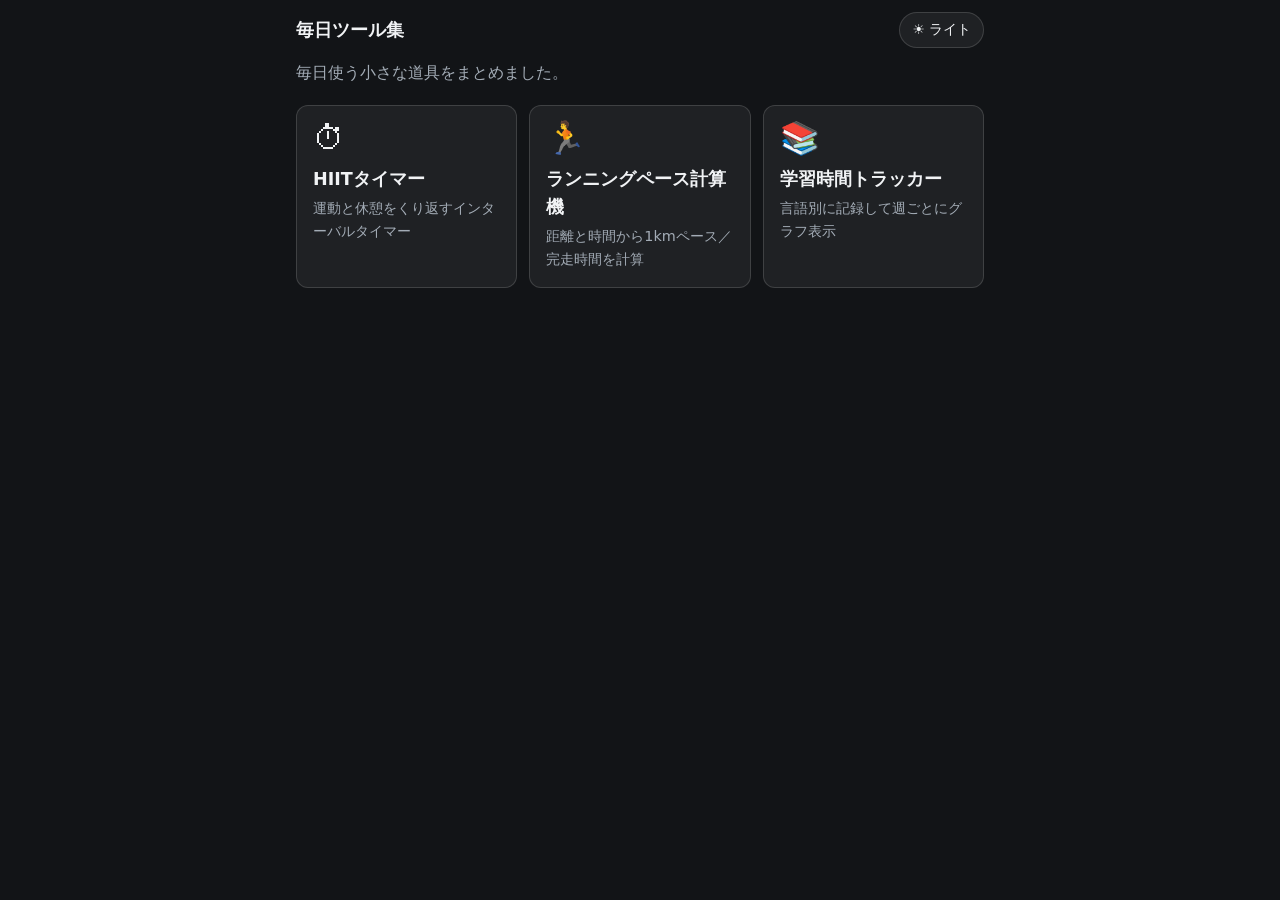
==== index.html @ 28e60ef3 "毎日ツール集：HIITタイマー・ペース計算機・学習時間トラッカーを追加 - 共通部品（テーマ切り替え・localStorage 保存・基本スタイル） - ① HIITタイマー - ② ランニングペース" ====
<!DOCTYPE html>
<html lang="ja" data-theme="dark">
<head>
  <meta charset="UTF-8">
  <!-- スマホで表示幅を端末に合わせる（これが無いとPC幅で縮小表示される） -->
  <meta name="viewport" content="width=device-width, initial-scale=1">
  <title>毎日ツール集</title>
  <link rel="stylesheet" href="common/base.css">
  <!-- テーマは表示前に決めたいので <head> で読み込む -->
  <script src="common/storage.js"></script>
  <script src="common/theme.js"></script>
  <style>
    /* トップページだけで使う見た目なので、ここに直接書いている */
    .lead {
      margin: 0 0 20px;
      color: var(--muted);
    }

    /* ツールのカードを並べる。画面幅に応じて列数が自動で変わる */
    .tool-grid {
      display: grid;
      grid-template-columns: repeat(auto-fill, minmax(220px, 1fr));
      gap: 12px;
    }

    .tool-card {
      position: relative;
      display: block;
      color: inherit;
      text-decoration: none;
    }

    a.tool-card:hover {
      border-color: var(--accent);
    }

    .tool-card .icon {
      font-size: 2rem;
      line-height: 1;
    }

    .tool-card h2 {
      margin: 8px 0 4px;
      font-size: 1.1rem;
    }

    .tool-card p {
      margin: 0;
      color: var(--muted);
      font-size: 0.9rem;
    }

    /* 準備中のツールは薄く表示してクリックできないことを示す */
    .tool-card.is-coming {
      opacity: 0.55;
    }

    .badge {
      position: absolute;
      top: 12px;
      right: 12px;
      padding: 2px 8px;
      border: 1px solid var(--border);
      border-radius: 999px;
      font-size: 0.75rem;
      color: var(--muted);
    }
  </style>
</head>
<body>
  <header class="app-header">
    <h1 class="app-title">毎日ツール集</h1>
    <button type="button" class="theme-toggle" data-theme-toggle>テーマ</button>
  </header>

  <main class="container">
    <p class="lead">毎日使う小さな道具をまとめました。</p>

    <div class="tool-grid">
      <!-- ① 完成したツールは <a> でリンクにする -->
      <a class="card tool-card" href="hiit-timer/index.html">
        <span class="icon" aria-hidden="true">⏱</span>
        <h2>HIITタイマー</h2>
        <p>運動と休憩をくり返すインターバルタイマー</p>
      </a>

      <a class="card tool-card" href="running-pace/index.html">
        <span class="icon" aria-hidden="true">🏃</span>
        <h2>ランニングペース計算機</h2>
        <p>距離と時間から1kmペース／完走時間を計算</p>
      </a>

      <a class="card tool-card" href="study-tracker/index.html">
        <span class="icon" aria-hidden="true">📚</span>
        <h2>学習時間トラッカー</h2>
        <p>言語別に記録して週ごとにグラフ表示</p>
      </a>
    </div>
  </main>
</body>
</html>
---- common/base.css ----
/*
 * base.css — 全ツール共通の見た目
 *
 * 色は「CSS変数（--名前）」にまとめて定義している。
 * data-theme="dark" / "light" で変数の中身を入れ替えるだけで、
 * ページ全体の配色が切り替わる。
 */

/* ===== 色の定義：ダーク（初期値） ===== */
:root,
:root[data-theme="dark"] {
  color-scheme: dark;              /* フォーム部品やスクロールバーも暗い色にする */
  --bg: #121417;                   /* ページの背景 */
  --surface: rgba(255, 255, 255, 0.06); /* カードの背景（半透明で背景色になじむ） */
  --text: #f1f3f5;                 /* 基本の文字色 */
  --muted: #a3acb6;                /* 補足の文字色 */
  --border: rgba(255, 255, 255, 0.14);
  --accent: #4dabf7;               /* 強調色（メインボタンなど） */
  --accent-text: #0b1a26;          /* 強調色の上に乗せる文字色 */
  --track: rgba(255, 255, 255, 0.15); /* 進捗バーの溝 */
}

/* ===== 色の定義：ライト ===== */
:root[data-theme="light"] {
  color-scheme: light;
  --bg: #f4f5f7;
  --surface: rgba(255, 255, 255, 0.75);
  --text: #1d2127;
  --muted: #5b6672;
  --border: rgba(0, 0, 0, 0.12);
  --accent: #1c7ed6;
  --accent-text: #ffffff;
  --track: rgba(0, 0, 0, 0.1);
}

/* ===== リセット・基本 ===== */
*,
*::before,
*::after {
  box-sizing: border-box;          /* 幅の計算に padding と border を含める */
}

body {
  margin: 0;
  min-height: 100vh;
  font-family: system-ui, -apple-system, "Hiragino Sans", "Noto Sans JP", "Yu Gothic UI", sans-serif;
  line-height: 1.6;
  background: var(--bg);
  color: var(--text);
  -webkit-text-size-adjust: 100%;  /* iPhone で横向きにした時に文字が勝手に拡大されるのを防ぐ */
}

a {
  color: var(--accent);
}

/* ===== ヘッダー（戻るリンク・タイトル・テーマ切替） ===== */
.app-header {
  display: flex;
  align-items: center;
  gap: 12px;
  max-width: 720px;
  margin: 0 auto;
  padding: 12px 16px;
}

.app-title {
  flex: 1;                         /* 残りの幅をすべて使う＝ボタンを右端へ押し出す */
  margin: 0;
  font-size: 1.1rem;
}

.back-link {
  text-decoration: none;
  font-size: 0.95rem;
  white-space: nowrap;
}

/* ===== レイアウト ===== */
.container {
  max-width: 720px;
  margin: 0 auto;
  padding: 0 16px 32px;            /* 左右16pxの余白（スマホで端にくっつかない） */
}

.card {
  background: var(--surface);
  border: 1px solid var(--border);
  border-radius: 12px;
  padding: 16px;
}

/* ===== ボタン ===== */
.btn {
  min-height: 48px;                /* 指でタップしやすい高さ */
  padding: 12px 20px;
  border: 1px solid var(--border);
  border-radius: 10px;
  background: var(--surface);
  color: var(--text);
  font: inherit;
  font-weight: 700;
  cursor: pointer;
}

.btn:active {
  transform: scale(0.97);          /* 押した感触を出す */
}

.btn-primary {
  background: var(--accent);
  color: var(--accent-text);
  border-color: transparent;
}

.theme-toggle {
  padding: 6px 12px;
  border: 1px solid var(--border);
  border-radius: 999px;
  background: var(--surface);
  color: var(--text);
  font: inherit;
  font-size: 0.85rem;
  white-space: nowrap;
  cursor: pointer;
}

/* キーボード操作時にどこを選んでいるか分かるようにする */
:focus-visible {
  outline: 3px solid var(--accent);
  outline-offset: 2px;
}
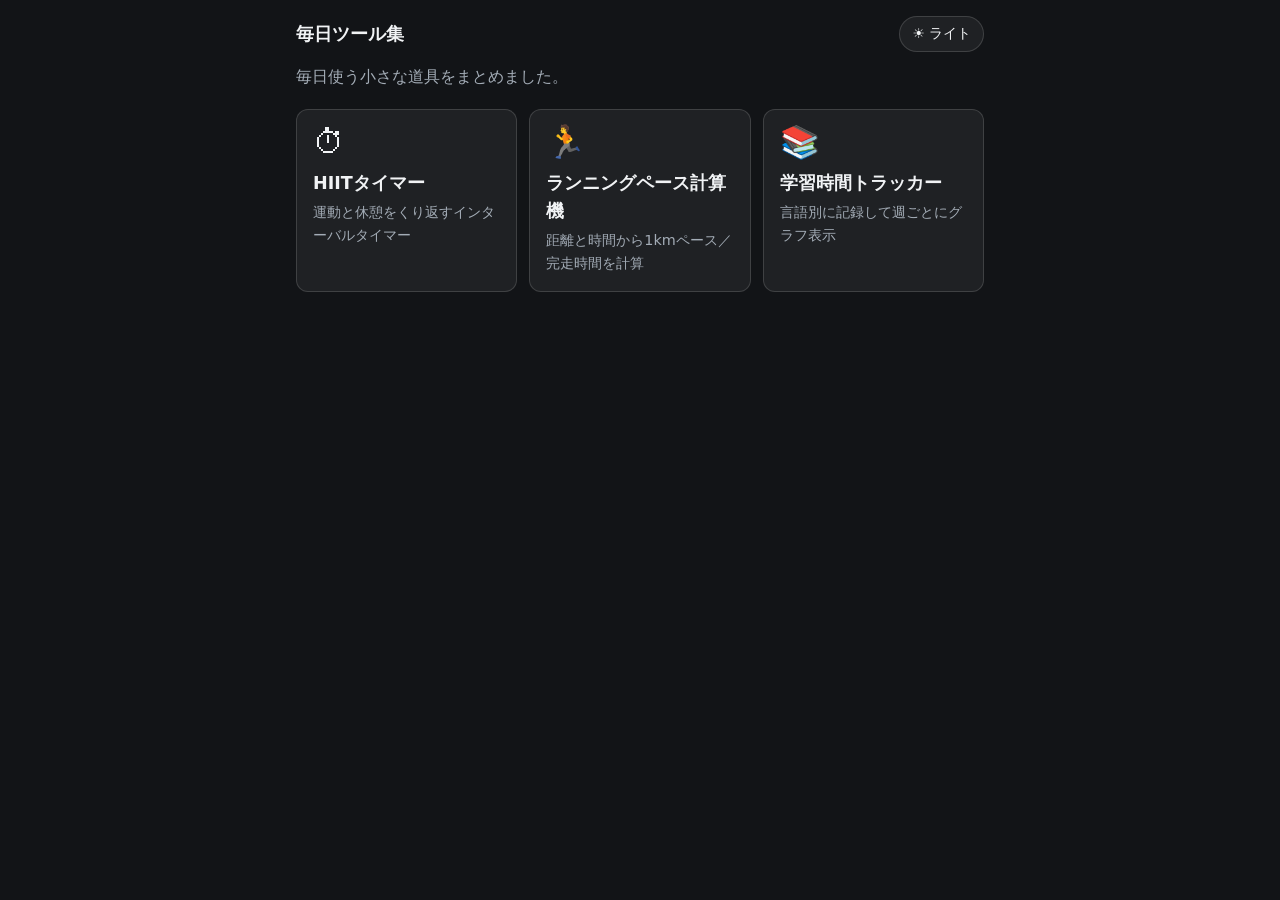
==== commit a8e75df8: "iPhoneでヘッダーが時刻の帯に重なって薄く見える問題を修正 viewport-fit=cover と env(safe-area-inset-*) で、ノッチ・時刻の帯・ ホームバーにかぶらない余" ====
--- a/index.html
+++ b/index.html
@@ -2,8 +2,9 @@
 <html lang="ja" data-theme="dark">
 <head>
   <meta charset="UTF-8">
-  <!-- スマホで表示幅を端末に合わせる（これが無いとPC幅で縮小表示される） -->
-  <meta name="viewport" content="width=device-width, initial-scale=1">
+  <!-- スマホで表示幅を端末に合わせる（これが無いとPC幅で縮小表示される）
+       viewport-fit=cover：iPhone の画面いっぱいに描き、ノッチ等の余白は CSS の env() で自分で調整する -->
+  <meta name="viewport" content="width=device-width, initial-scale=1, viewport-fit=cover">
   <title>毎日ツール集</title>
   <link rel="stylesheet" href="common/base.css">
   <!-- テーマは表示前に決めたいので <head> で読み込む -->
--- a/common/base.css
+++ b/common/base.css
@@ -48,6 +48,15 @@
   background: var(--bg);
   color: var(--text);
   -webkit-text-size-adjust: 100%;  /* iPhone で横向きにした時に文字が勝手に拡大されるのを防ぐ */
+
+  /*
+   * env(safe-area-inset-○○)：iPhone の「ノッチ・時刻の帯・ホームバー」にかぶらない安全な余白の大きさ。
+   * viewport-fit=cover（各HTMLの <meta name="viewport">）とセットで使う。
+   * PC など余白が無い端末では 0 になるので、見た目は変わらない。
+   */
+  padding-left: env(safe-area-inset-left);    /* 横向きにした時のノッチ側 */
+  padding-right: env(safe-area-inset-right);
+  padding-bottom: env(safe-area-inset-bottom); /* 画面下のホームバー */
 }
 
 a {
@@ -61,7 +70,8 @@
   gap: 12px;
   max-width: 720px;
   margin: 0 auto;
-  padding: 12px 16px;
+  /* 上の余白 = 時刻の帯の高さ + 16px（帯のまわりのぼかしに文字が重ならないように） */
+  padding: calc(env(safe-area-inset-top) + 16px) 16px 12px;
 }
 
 .app-title {
